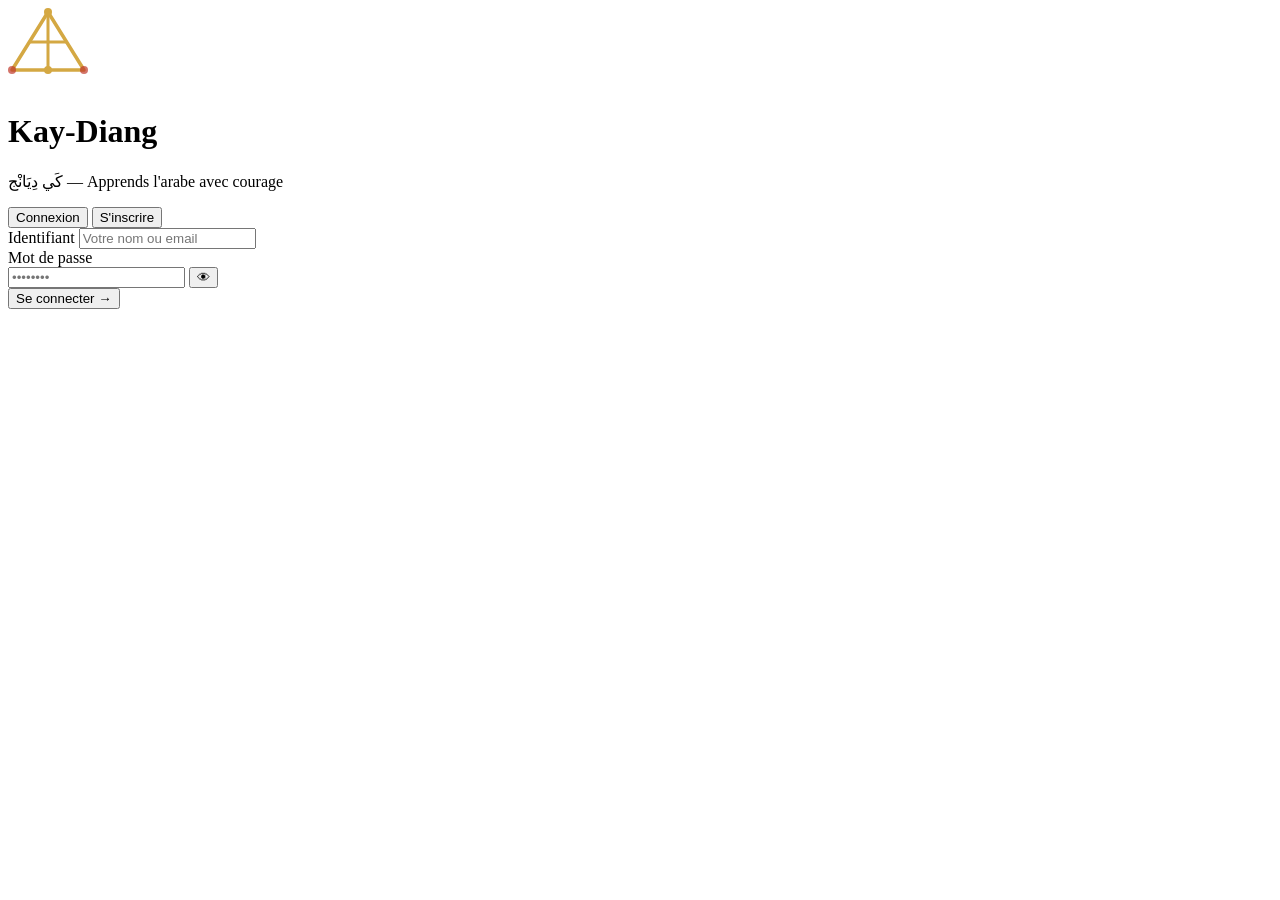
==== index.html @ 1b1529d1 "index" ====
<!DOCTYPE html>
<html lang="fr" data-theme="light">
<head>
<meta charset="UTF-8">
<meta name="viewport" content="width=device-width, initial-scale=1.0">
<title>Kay-Diang — Apprends l'Arabe</title>
<link rel="preconnect" href="https://fonts.googleapis.com">
<link href="https://fonts.googleapis.com/css2?family=Amiri:ital,wght@0,400;0,700;1,400&family=Outfit:wght@300;400;500;600;700;800&display=swap" rel="stylesheet">
<link rel="stylesheet" href="css/main.css">
<style>[hidden] { display: none !important; }</style>
</head>
<body>

<div class="stars-bg" id="starsBg"></div>

<div class="auth-page" id="authPage">
  <div class="auth-logo-zone">
    <div class="logo-emblem">
      <svg width="80" height="80" viewBox="0 0 80 80" fill="none">
        <polygon points="40,4 76,62 4,62" stroke="#D4A843" stroke-width="3.5" fill="none" stroke-linejoin="round"/>
        <line x1="40" y1="4" x2="40" y2="62" stroke="#D4A843" stroke-width="3" stroke-linecap="round"/>
        <line x1="22" y1="34" x2="58" y2="34" stroke="#D4A843" stroke-width="3" stroke-linecap="round"/>
        <circle cx="40" cy="4"  r="4" fill="#D4A843"/>
        <circle cx="40" cy="62" r="4" fill="#D4A843"/>
        <circle cx="4"  cy="62" r="4" fill="#C0392B" opacity=".7"/>
        <circle cx="76" cy="62" r="4" fill="#C0392B" opacity=".7"/>
      </svg>
    </div>
    <h1 class="site-name">Kay-Diang</h1>
    <p class="site-tagline">كَي دِيَانْج — Apprends l'arabe avec courage</p>
  </div>

  <div class="auth-card" id="authCard">
    <div class="auth-tabs">
      <button class="auth-tab active" id="tabLogin" onclick="switchTab('login')">Connexion</button>
      <button class="auth-tab" id="tabRegister" onclick="switchTab('register')">S'inscrire</button>
    </div>

    <div id="formLogin">
      <div class="field-wrap">
        <label>Identifiant</label>
        <input type="text" id="loginUser" placeholder="Votre nom ou email">
      </div>
      <div class="field-wrap">
        <label>Mot de passe</label>
        <div class="pw-wrap">
          <input type="password" id="loginPw" placeholder="••••••••">
          <button class="pw-eye" onclick="togglePw('loginPw',this)">👁</button>
        </div>
      </div>
      <div class="auth-error" id="loginError"></div>
      <button class="btn-auth" onclick="login()">Se connecter →</button>
    </div>

    <div id="formRegister" hidden>
      <div class="field-wrap">
        <label>Prénom</label>
        <input type="text" id="regName" placeholder="Votre prénom">
      </div>
      <div class="field-wrap">
        <label>Nom d'utilisateur</label>
        <input type="text" id="regUser" placeholder="Unique, sans espaces">
      </div>
      <div class="field-wrap">
        <label>Email</label>
        <input type="email" id="regEmail" placeholder="votre@email.com">
      </div>
      <div class="field-wrap">
        <label>Mot de passe</label>
        <div class="pw-wrap">
          <input type="password" id="regPw" placeholder="Min. 6 caractères">
          <button class="pw-eye" onclick="togglePw('regPw',this)">👁</button>
        </div>
      </div>
      <div class="strength-bar"><div id="strengthFill"></div></div>
      <div class="auth-error" id="regError"></div>
      <button class="btn-auth" onclick="register()">Créer mon compte →</button>
    </div>
  </div>
</div>

<div class="app" id="appPage" hidden>

  <nav class="navbar">
    <div class="nav-brand">
      <svg width="28" height="28" viewBox="0 0 80 80" fill="none">
        <polygon points="40,4 76,62 4,62" stroke="#D4A843" stroke-width="4" fill="none" stroke-linejoin="round"/>
        <line x1="40" y1="4" x2="40" y2="62" stroke="#D4A843" stroke-width="3.5" stroke-linecap="round"/>
        <line x1="22" y1="34" x2="58" y2="34" stroke="#D4A843" stroke-width="3.5" stroke-linecap="round"/>
      </svg>
      <span>Kay-Diang</span>
    </div>
    <div class="nav-links" id="navLinks">
      <a href="#" class="nav-link active" onclick="showSection('dashboard')">🏠 Accueil</a>
      <a href="#" class="nav-link" onclick="showSection('lessons')">📖 Leçons</a>
      <a href="#" class="nav-link" onclick="showSection('vocabulary')">📝 Vocabulaire</a>
      <a href="#" class="nav-link" onclick="showSection('grammar')">⚖️ Grammaire</a>
      <a href="#" class="nav-link" onclick="showSection('hadith')">🌙 Hadiths</a>
      <a href="#" class="nav-link" onclick="showSection('tests')">🎯 Tests</a>
      <a href="#" class="nav-link admin-link" id="adminNavLink" onclick="showSection('admin')" style="display:none">⚙️ Admin</a>
    </div>
    <div class="nav-right">
      <button class="btn-theme" onclick="toggleTheme()" title="Changer le thème">☀️</button>
      <div class="nav-avatar" id="navAvatar" onclick="toggleUserMenu()">
        <span id="avatarInitial">?</span>
        <div class="user-menu" id="userMenu" hidden>
          <div class="um-name" id="umName"></div>
          <div class="um-level" id="umLevel"></div>
          <hr>
          <button onclick="showSection('profile')">Mon profil</button>
          <button onclick="logout()">Déconnexion</button>
        </div>
      </div>
    </div>
  </nav>

  <main class="main-content">

    <!-- ── DASHBOARD ───────────────────────────────────────────────── -->
    <section id="sec-dashboard" class="section active">
      <div class="dashboard-hero">
        <div class="dh-text">
          <h2 id="welcomeMsg">أَهْلاً وَسَهْلاً</h2>
          <p class="dh-sub">Bienvenue sur Kay-Diang. Que veux-tu apprendre aujourd'hui ?</p>
        </div>
        <div class="dh-arabic">بِسْمِ اللهِ</div>
      </div>

      <div class="progress-overview">
        <div class="prog-card">
          <div class="prog-label">Niveau actuel</div>
          <div class="prog-value" id="dashLevel">Débutant</div>
          <div class="prog-bar"><div class="prog-fill" id="dashProgBar" style="width:0%"></div></div>
          <div class="prog-xp" id="dashXP">0 / 100 XP</div>
        </div>
        <div class="prog-card">
          <div class="prog-label">Leçons complétées</div>
          <div class="prog-value" id="dashLessons">0</div>
          <div class="prog-icon">📖</div>
        </div>
        <div class="prog-card">
          <div class="prog-label">Mots appris</div>
          <div class="prog-value" id="dashWords">0</div>
          <div class="prog-icon">📝</div>
        </div>
        <div class="prog-card">
          <div class="prog-label">Score moyen</div>
          <div class="prog-value" id="dashScore">—</div>
          <div class="prog-icon">🎯</div>
        </div>
      </div>

      <h3 class="sec-title">Continuer l'apprentissage</h3>
      <div class="lesson-grid" id="quickLessons"></div>

      <div class="hadith-widget" id="dashHadith">
        <div class="hw-badge">🌙 Hadith du Jour</div>
        <div class="hw-arabic" id="hwArabic"></div>
        <div class="hw-text" id="hwText"></div>
        <div class="hw-source" id="hwSource"></div>
      </div>
    </section>

    <!-- ── LEÇONS ──────────────────────────────────────────────────── -->
    <section id="sec-lessons" class="section">
      <div class="sec-header">
        <h2>📖 Toutes les Leçons</h2>
        <p>Du niveau débutant jusqu'à expert — progressez à votre rythme</p>
      </div>

      <div class="level-tabs">
        <button class="lvl-tab active" onclick="filterLessons('all')">Tout</button>
        <button class="lvl-tab" onclick="filterLessons('debutant')">🌱 Débutant</button>
        <button class="lvl-tab" onclick="filterLessons('elementaire')">📗 Élémentaire</button>
        <button class="lvl-tab" onclick="filterLessons('intermediaire')">📘 Intermédiaire</button>
        <button class="lvl-tab" onclick="filterLessons('avance')">📙 Avancé</button>
        <button class="lvl-tab" onclick="filterLessons('expert')">⭐ Expert</button>
      </div>

      <div class="lesson-grid full-grid" id="allLessonsGrid"></div>
    </section>

    <!-- ── VOCABULAIRE ─────────────────────────────────────────────── -->
    <section id="sec-vocabulary" class="section">
      <div class="sec-header">
        <h2>📝 Vocabulaire Arabe</h2>
        <p>Apprenez les mots essentiels avec traduction et prononciation</p>
      </div>

      <div class="vocab-search-bar">
        <input type="text" id="vocabSearch" placeholder="🔍 Rechercher un mot..." oninput="filterVocab()">
        <select id="vocabCat" onchange="filterVocab()">
          <option value="">Toutes catégories</option>
          <option>Salutations</option>
          <option>Famille</option>
          <option>Corps</option>
          <option>Nourriture</option>
          <option>Religion</option>
          <option>Couleurs</option>
          <option>Chiffres</option>
          <option>Nature</option>
          <option>Verbes</option>
          <option>Adjectifs</option>
        </select>
      </div>

      <div class="vocab-grid" id="vocabGrid"></div>
    </section>

    <!-- ── GRAMMAIRE ───────────────────────────────────────────────── -->
    <section id="sec-grammar" class="section">
      <div class="sec-header">
        <h2>⚖️ Grammaire Arabe</h2>
        <p>Maîtrisez la structure de la langue arabe</p>
      </div>
      <div class="grammar-grid" id="grammarGrid"></div>
    </section>

    <!-- ── HADITHS ─────────────────────────────────────────────────── -->
    <section id="sec-hadith" class="section">
      <div class="sec-header">
        <h2>🌙 Hadiths & Histoire de la Langue</h2>
        <p>Sagesse des Compagnons sur la langue arabe et son apprentissage</p>
      </div>
      <div class="hadith-list" id="hadithList"></div>
    </section>

    <!-- ── TESTS ───────────────────────────────────────────────────── -->
    <section id="sec-tests" class="section">
      <div class="sec-header">
        <h2>🎯 Tests & Évaluations</h2>
        <p>Testez vos connaissances et validez votre niveau</p>
      </div>

      <div id="testMenu" class="test-menu">
        <div class="test-level-cards" id="testLevelCards"></div>
      </div>

      <div id="testRunner" hidden>
        <div class="test-header-bar">
          <div class="test-info">
            <span id="testTitle">Test</span>
            <span class="test-q-count" id="testQCount"></span>
          </div>
          <div class="test-timer" id="testTimer">⏱ 00:00</div>
        </div>
        <div class="test-progress-bar"><div id="testProgFill"></div></div>
        <div class="question-card" id="questionCard"></div>
        <div class="test-nav">
          <button class="btn-test-nav" id="btnNext" onclick="nextQuestion()">Suivant →</button>
        </div>
      </div>

      <div id="testResult" hidden>
        <div class="result-card" id="resultCard"></div>
      </div>
    </section>

    <!-- ── PROFIL ──────────────────────────────────────────────────── -->
    <section id="sec-profile" class="section">
      <div class="profile-card" id="profileCard"></div>
    </section>

    <!-- ── LEÇON ACTIVE ────────────────────────────────────────────── -->
    <section id="sec-lesson-view" class="section">
      <div id="lessonView"></div>
    </section>

    <!-- ── ADMIN ───────────────────────────────────────────────────── -->
    <section id="sec-admin" class="section">
      <div class="sec-header">
        <h2>⚙️ Panneau Administrateur</h2>
        <p>Gestion des utilisateurs et de la plateforme</p>
      </div>
      <div class="admin-tabs">
        <button class="adm-tab active" onclick="adminTab('users')">👥 Utilisateurs</button>
        <button class="adm-tab" onclick="adminTab('stats')">📊 Statistiques</button>
      </div>
      <div id="adminUsers">
        <table class="admin-table" id="adminTable">
          <thead>
            <tr>
              <th>Nom</th><th>Username</th><th>Email</th>
              <th>Niveau</th><th>XP</th><th>Inscrit le</th><th>Actions</th>
            </tr>
          </thead>
          <tbody id="adminTbody"></tbody>
        </table>
      </div>
      <div id="adminStats" hidden>
        <div class="stats-grid" id="statsGrid"></div>
      </div>
    </section>

  </main>
</div>

<div class="overlay" id="lessonModal" hidden>
  <div class="modal-card" id="modalContent"></div>
</div>

<div class="toast-zone" id="toastZone"></div>

<script src="js/data.js"></script>
<script src="js/auth.js"></script>
<script src="js/app.js"></script>
<script src="js/lessons.js"></script>
<script src="js/tests.js"></script>
<script src="js/admin.js"></script>
</body>
</html>
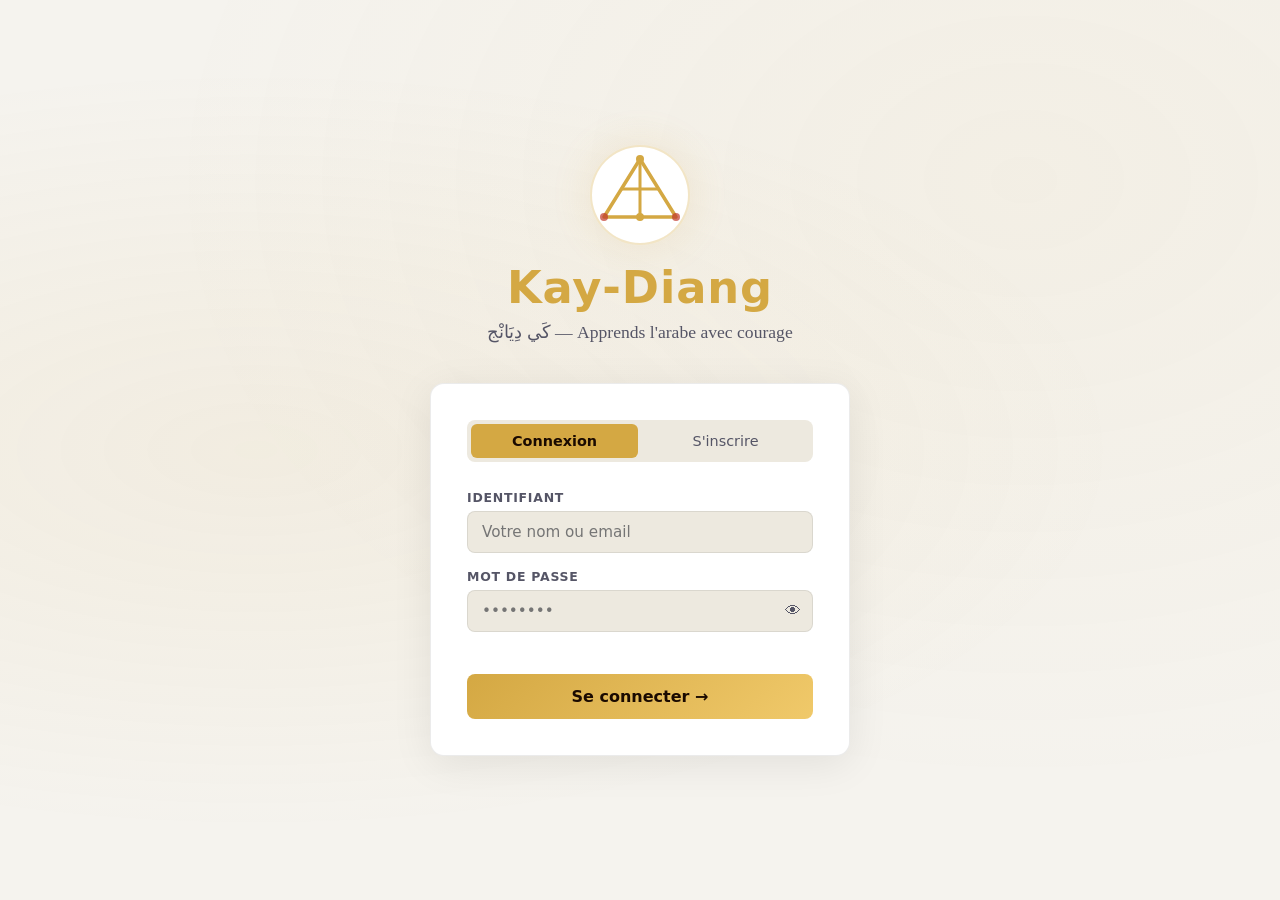
==== commit 1da5106d: ":::" ====
--- a/index.html
+++ b/index.html
@@ -7,6 +7,7 @@
 <link rel="preconnect" href="https://fonts.googleapis.com">
 <link href="https://fonts.googleapis.com/css2?family=Amiri:ital,wght@0,400;0,700;1,400&family=Outfit:wght@300;400;500;600;700;800&display=swap" rel="stylesheet">
 <link rel="stylesheet" href="css/main.css">
+<link rel="stylesheet" href="kay-diang/css/main.css">
 <style>[hidden] { display: none !important; }</style>
 </head>
 <body>
@@ -301,11 +302,11 @@
 
 <div class="toast-zone" id="toastZone"></div>
 
-<script src="js/data.js"></script>
-<script src="js/auth.js"></script>
-<script src="js/app.js"></script>
-<script src="js/lessons.js"></script>
-<script src="js/tests.js"></script>
-<script src="js/admin.js"></script>
+<script src="kay-diang/js/admin.js"></script>
+<script src="kay-diang/js/auth.js"></script>
+<script src="kay-diang/js/app.js"></script>
+<script src="kay-diang/js/tests.js"></script>
+<script src="kay-diang/js/lessons.js"></script>
+<script src="kay-diang/admin.js"></script>
 </body>
 </html>
--- a/kay-diang/css/main.css
+++ b/kay-diang/css/main.css
@@ -0,0 +1,532 @@
+:root {
+  --bg: #0D1117;
+  --bg2: #161B22;
+  --bg3: #21262D;
+  --card: #1C2128;
+  --border: rgba(255,255,255,.08);
+  --gold: #D4A843;
+  --gold2: #F0C96A;
+  --red: #C0392B;
+  --text: #E6EDF3;
+  --text2: #8B949E;
+  --text3: #6E7681;
+  --green: #3FB950;
+  --blue: #388BFD;
+  --purple: #9E6CF3;
+  --r: 14px;
+  --r-sm: 8px;
+  --shadow: 0 8px 40px rgba(0,0,0,.4);
+  --tr: .25s cubic-bezier(.4,0,.2,1);
+  --f-arabic: 'Amiri', serif;
+  --f-body: 'Outfit', system-ui, sans-serif;
+}
+
+[data-theme="light"] {
+  --bg: #F5F3EE;
+  --bg2: #FFFEF9;
+  --bg3: #EDE9DF;
+  --card: #FFFFFF;
+  --border: rgba(0,0,0,.08);
+  --text: #1A1A2E;
+  --text2: #555566;
+  --text3: #888899;
+  --shadow: 0 8px 40px rgba(0,0,0,.08);
+}
+
+*,*::before,*::after { box-sizing:border-box; margin:0; padding:0; }
+html { font-size:16px; scroll-behavior:smooth; }
+body {
+  font-family: var(--f-body);
+  background: var(--bg);
+  color: var(--text);
+  min-height: 100vh;
+  transition: background var(--tr), color var(--tr);
+}
+
+.stars-bg {
+  position: fixed; inset: 0; z-index: 0;
+  pointer-events: none;
+  background: radial-gradient(ellipse at 20% 50%, rgba(212,168,67,.04) 0%, transparent 60%),
+              radial-gradient(ellipse at 80% 20%, rgba(192,57,43,.03) 0%, transparent 60%);
+}
+[data-theme="light"] .stars-bg {
+  background: radial-gradient(ellipse at 20% 50%, rgba(212,168,67,.08) 0%, transparent 60%),
+              radial-gradient(ellipse at 80% 20%, rgba(212,168,67,.05) 0%, transparent 60%);
+}
+
+/* ── AUTH ─────────────────────────────────────────────────────── */
+.auth-page {
+  min-height: 100vh;
+  display: flex; flex-direction: column;
+  align-items: center; justify-content: center;
+  padding: 24px; position: relative; z-index: 1;
+}
+.auth-logo-zone { text-align: center; margin-bottom: 40px; }
+.logo-emblem {
+  display: flex; align-items: center; justify-content: center;
+  width: 100px; height: 100px; margin: 0 auto 16px;
+  background: var(--card); border: 2px solid rgba(212,168,67,.3);
+  border-radius: 50%; box-shadow: 0 0 40px rgba(212,168,67,.15);
+}
+.site-name {
+  font-family: var(--f-body); font-size: 2.8rem;
+  font-weight: 800; color: var(--gold);
+  letter-spacing: .02em; margin-bottom: 8px;
+}
+.site-tagline {
+  font-size: .95rem; color: var(--text2);
+  font-family: var(--f-arabic); font-size: 1.1rem;
+}
+.auth-card {
+  background: var(--card); border: 1px solid var(--border);
+  border-radius: var(--r); padding: 36px;
+  width: 100%; max-width: 420px; box-shadow: var(--shadow);
+}
+.auth-tabs {
+  display: flex; gap: 4px;
+  background: var(--bg3); border-radius: var(--r-sm);
+  padding: 4px; margin-bottom: 28px;
+}
+.auth-tab {
+  flex: 1; padding: 9px; background: none;
+  border: none; border-radius: 6px; cursor: pointer;
+  font-family: var(--f-body); font-size: .9rem;
+  font-weight: 500; color: var(--text2);
+  transition: var(--tr);
+}
+.auth-tab.active {
+  background: var(--gold); color: #1A0A00; font-weight: 700;
+}
+.field-wrap { margin-bottom: 16px; }
+.field-wrap label {
+  display: block; font-size: .78rem; font-weight: 600;
+  color: var(--text2); text-transform: uppercase;
+  letter-spacing: .06em; margin-bottom: 6px;
+}
+.field-wrap input, .field-wrap select {
+  width: 100%; padding: 11px 14px;
+  background: var(--bg3); border: 1.5px solid var(--border);
+  border-radius: var(--r-sm); color: var(--text);
+  font-family: var(--f-body); font-size: .95rem;
+  transition: var(--tr); outline: none;
+}
+.field-wrap input:focus {
+  border-color: var(--gold); background: var(--bg2);
+  box-shadow: 0 0 0 3px rgba(212,168,67,.12);
+}
+.pw-wrap { position: relative; }
+.pw-wrap input { padding-right: 44px; }
+.pw-eye {
+  position: absolute; right: 12px; top: 50%;
+  transform: translateY(-50%);
+  background: none; border: none; cursor: pointer;
+  font-size: 1rem; color: var(--text2);
+}
+.strength-bar {
+  height: 3px; background: var(--bg3);
+  border-radius: 2px; margin: -8px 0 16px; overflow: hidden;
+}
+.strength-bar div {
+  height: 100%; width: 0%;
+  background: var(--green);
+  transition: width .3s, background .3s;
+  border-radius: 2px;
+}
+.auth-error {
+  font-size: .82rem; color: #FF6B6B;
+  min-height: 18px; margin-bottom: 8px;
+}
+.btn-auth {
+  width: 100%; padding: 13px;
+  background: linear-gradient(135deg, var(--gold), var(--gold2));
+  color: #1A0A00; font-family: var(--f-body);
+  font-size: 1rem; font-weight: 700; border: none;
+  border-radius: var(--r-sm); cursor: pointer;
+  transition: var(--tr);
+}
+.btn-auth:hover { transform: translateY(-1px); box-shadow: 0 6px 24px rgba(212,168,67,.3); }
+
+/* ── NAVBAR ──────────────────────────────────────────────────────── */
+.navbar {
+  position: sticky; top: 0; z-index: 200;
+  display: flex; align-items: center; gap: 16px;
+  padding: 12px 24px;
+  background: var(--card);
+  border-bottom: 1px solid var(--border);
+  backdrop-filter: blur(16px);
+}
+.nav-brand {
+  display: flex; align-items: center; gap: 10px;
+  font-size: 1.1rem; font-weight: 800; color: var(--gold);
+  text-decoration: none; white-space: nowrap;
+}
+.nav-links {
+  display: flex; gap: 4px; flex: 1; flex-wrap: wrap;
+}
+.nav-link {
+  padding: 7px 12px; border-radius: 8px;
+  text-decoration: none; color: var(--text2);
+  font-size: .85rem; font-weight: 500;
+  transition: var(--tr); white-space: nowrap;
+}
+.nav-link:hover, .nav-link.active {
+  background: rgba(212,168,67,.12); color: var(--gold);
+}
+.nav-right { display: flex; align-items: center; gap: 10px; margin-left: auto; }
+.btn-theme {
+  width: 36px; height: 36px; background: var(--bg3);
+  border: 1px solid var(--border); border-radius: 8px;
+  cursor: pointer; font-size: 1rem; transition: var(--tr);
+}
+.btn-theme:hover { border-color: var(--gold); }
+.nav-avatar {
+  width: 36px; height: 36px;
+  background: linear-gradient(135deg, var(--gold), var(--red));
+  border-radius: 50%; display: flex; align-items: center;
+  justify-content: center; font-weight: 700; font-size: .9rem;
+  color: white; cursor: pointer; position: relative;
+}
+.user-menu {
+  position: absolute; top: 44px; right: 0;
+  background: var(--card); border: 1px solid var(--border);
+  border-radius: var(--r-sm); padding: 12px;
+  min-width: 180px; box-shadow: var(--shadow); z-index: 300;
+}
+.user-menu button {
+  display: block; width: 100%; text-align: left;
+  padding: 8px 10px; background: none; border: none;
+  color: var(--text); font-family: var(--f-body);
+  font-size: .88rem; cursor: pointer; border-radius: 6px;
+  transition: var(--tr);
+}
+.user-menu button:hover { background: var(--bg3); }
+.um-name { font-weight: 700; color: var(--text); padding: 4px 10px 2px; }
+.um-level { font-size: .78rem; color: var(--gold); padding: 0 10px 8px; }
+.user-menu hr { border-color: var(--border); margin: 6px 0; }
+
+/* ── MAIN ──────────────────────────────────────────────────────── */
+.main-content { max-width: 1100px; margin: 0 auto; padding: 32px 20px; }
+.section { display: none; animation: fadeUp .35s ease; }
+.section.active { display: block; }
+@keyframes fadeUp {
+  from { opacity:0; transform:translateY(12px); }
+  to { opacity:1; transform:none; }
+}
+
+/* ── DASHBOARD ─────────────────────────────────────────────────── */
+.dashboard-hero {
+  display: flex; align-items: center; justify-content: space-between;
+  background: var(--card); border: 1px solid var(--border);
+  border-radius: var(--r); padding: 36px 40px;
+  margin-bottom: 28px; overflow: hidden;
+  position: relative;
+}
+.dashboard-hero::before {
+  content: '';
+  position: absolute; inset: 0;
+  background: linear-gradient(135deg, rgba(212,168,67,.06) 0%, transparent 60%);
+}
+.dh-text h2 {
+  font-family: var(--f-arabic); font-size: 2rem;
+  color: var(--gold); margin-bottom: 8px; direction: rtl;
+}
+.dh-sub { color: var(--text2); font-size: .95rem; line-height: 1.6; }
+.dh-arabic {
+  font-family: var(--f-arabic); font-size: 4.5rem;
+  color: rgba(212,168,67,.15); font-weight: 700;
+  direction: rtl; user-select: none;
+}
+.progress-overview {
+  display: grid; grid-template-columns: 2fr 1fr 1fr 1fr;
+  gap: 16px; margin-bottom: 36px;
+}
+.prog-card {
+  background: var(--card); border: 1px solid var(--border);
+  border-radius: var(--r); padding: 20px; position: relative;
+}
+.prog-label { font-size: .75rem; font-weight: 600; color: var(--text2); text-transform: uppercase; letter-spacing: .06em; margin-bottom: 8px; }
+.prog-value { font-size: 1.6rem; font-weight: 800; color: var(--gold); margin-bottom: 10px; }
+.prog-bar { height: 5px; background: var(--bg3); border-radius: 3px; overflow: hidden; margin-bottom: 8px; }
+.prog-fill { height: 100%; background: linear-gradient(90deg, var(--gold), var(--gold2)); border-radius: 3px; transition: width .6s ease; }
+.prog-xp { font-size: .78rem; color: var(--text2); }
+.prog-icon { position: absolute; top: 20px; right: 20px; font-size: 2rem; opacity: .4; }
+
+/* ── LEÇONS ──────────────────────────────────────────────────────── */
+.sec-header { margin-bottom: 28px; }
+.sec-header h2 { font-size: 1.6rem; font-weight: 800; margin-bottom: 6px; }
+.sec-header p { color: var(--text2); font-size: .9rem; }
+.sec-title { font-size: 1.1rem; font-weight: 700; margin: 0 0 16px; color: var(--text2); }
+
+.lesson-grid {
+  display: grid; grid-template-columns: repeat(auto-fill, minmax(260px, 1fr));
+  gap: 16px; margin-bottom: 32px;
+}
+.lesson-grid.full-grid { grid-template-columns: repeat(auto-fill, minmax(240px, 1fr)); }
+
+.lesson-card {
+  background: var(--card); border: 1px solid var(--border);
+  border-radius: var(--r); padding: 22px; cursor: pointer;
+  transition: var(--tr); position: relative; overflow: hidden;
+}
+.lesson-card::before {
+  content: ''; position: absolute; top: 0; left: 0;
+  right: 0; height: 3px; background: var(--lc-color, var(--gold));
+}
+.lesson-card:hover { border-color: var(--gold); transform: translateY(-2px); box-shadow: var(--shadow); }
+.lc-level { font-size: .72rem; font-weight: 700; text-transform: uppercase; letter-spacing: .08em; color: var(--lc-color, var(--gold)); margin-bottom: 10px; }
+.lc-title { font-size: 1rem; font-weight: 700; margin-bottom: 6px; }
+.lc-desc { font-size: .82rem; color: var(--text2); line-height: 1.5; margin-bottom: 14px; }
+.lc-arabic { font-family: var(--f-arabic); font-size: 1.6rem; color: var(--text3); direction: rtl; text-align: right; margin-bottom: 12px; }
+.lc-footer { display: flex; align-items: center; justify-content: space-between; }
+.lc-done { font-size: .78rem; color: var(--green); font-weight: 600; }
+.lc-xp { font-size: .78rem; background: rgba(212,168,67,.12); color: var(--gold); padding: 3px 9px; border-radius: 20px; font-weight: 600; }
+
+.level-tabs { display: flex; gap: 8px; flex-wrap: wrap; margin-bottom: 24px; }
+.lvl-tab {
+  padding: 8px 16px; background: var(--bg3); border: 1px solid var(--border);
+  border-radius: 20px; cursor: pointer; font-family: var(--f-body);
+  font-size: .85rem; font-weight: 500; color: var(--text2); transition: var(--tr);
+}
+.lvl-tab.active, .lvl-tab:hover { background: var(--gold); color: #1A0A00; border-color: var(--gold); font-weight: 700; }
+
+/* ── VOCABULAIRE ─────────────────────────────────────────────────── */
+.vocab-search-bar {
+  display: flex; gap: 12px; margin-bottom: 24px;
+}
+.vocab-search-bar input {
+  flex: 1; padding: 11px 16px;
+  background: var(--card); border: 1px solid var(--border);
+  border-radius: var(--r-sm); color: var(--text);
+  font-family: var(--f-body); font-size: .95rem; outline: none;
+  transition: var(--tr);
+}
+.vocab-search-bar input:focus { border-color: var(--gold); }
+.vocab-search-bar select {
+  padding: 11px 14px;
+  background: var(--card); border: 1px solid var(--border);
+  border-radius: var(--r-sm); color: var(--text);
+  font-family: var(--f-body); font-size: .88rem; outline: none;
+}
+.vocab-grid {
+  display: grid; grid-template-columns: repeat(auto-fill, minmax(200px, 1fr));
+  gap: 14px;
+}
+.vocab-card {
+  background: var(--card); border: 1px solid var(--border);
+  border-radius: var(--r-sm); padding: 18px;
+  cursor: pointer; transition: var(--tr); text-align: center;
+}
+.vocab-card:hover { border-color: var(--gold); box-shadow: 0 4px 20px rgba(212,168,67,.1); }
+.vc-arabic { font-family: var(--f-arabic); font-size: 2rem; color: var(--gold); direction: rtl; margin-bottom: 4px; }
+.vc-transliteration { font-size: .78rem; color: var(--text2); margin-bottom: 6px; font-style: italic; }
+.vc-french { font-size: .92rem; font-weight: 600; color: var(--text); margin-bottom: 8px; }
+.vc-cat { font-size: .7rem; background: var(--bg3); color: var(--text3); padding: 2px 8px; border-radius: 10px; }
+.vc-audio { display: block; margin: 8px auto 0; background: none; border: 1px solid var(--border); border-radius: 6px; padding: 4px 10px; cursor: pointer; color: var(--text2); font-size: .78rem; transition: var(--tr); }
+.vc-audio:hover { border-color: var(--gold); color: var(--gold); }
+
+/* ── GRAMMAIRE ───────────────────────────────────────────────────── */
+.grammar-grid {
+  display: grid; grid-template-columns: repeat(auto-fill, minmax(320px, 1fr));
+  gap: 20px;
+}
+.grammar-card {
+  background: var(--card); border: 1px solid var(--border);
+  border-radius: var(--r); padding: 24px; transition: var(--tr);
+}
+.grammar-card:hover { border-color: rgba(212,168,67,.3); }
+.gc-title { font-size: 1.05rem; font-weight: 700; margin-bottom: 8px; color: var(--gold); }
+.gc-desc { font-size: .88rem; color: var(--text2); line-height: 1.6; margin-bottom: 16px; }
+.gc-example {
+  background: var(--bg3); border-radius: var(--r-sm); padding: 14px;
+  border-right: 3px solid var(--gold);
+}
+.gc-ar { font-family: var(--f-arabic); font-size: 1.4rem; direction: rtl; text-align: right; color: var(--text); margin-bottom: 4px; }
+.gc-fr { font-size: .85rem; color: var(--text2); }
+
+/* ── HADITHS ─────────────────────────────────────────────────────── */
+.hadith-widget {
+  background: var(--card); border: 1px solid var(--border);
+  border-left: 4px solid var(--gold);
+  border-radius: var(--r); padding: 28px; margin-top: 32px;
+}
+.hw-badge { font-size: .78rem; font-weight: 700; color: var(--gold); text-transform: uppercase; letter-spacing: .1em; margin-bottom: 16px; }
+.hw-arabic { font-family: var(--f-arabic); font-size: 1.6rem; direction: rtl; text-align: right; line-height: 2; color: var(--text); margin-bottom: 14px; }
+.hw-text { font-size: .92rem; color: var(--text2); line-height: 1.7; margin-bottom: 10px; }
+.hw-source { font-size: .78rem; color: var(--text3); font-style: italic; }
+
+.hadith-list { display: flex; flex-direction: column; gap: 20px; }
+.hadith-item {
+  background: var(--card); border: 1px solid var(--border);
+  border-left: 4px solid var(--gold); border-radius: var(--r);
+  padding: 28px;
+}
+.hi-narrator { font-size: .82rem; font-weight: 700; color: var(--purple); text-transform: uppercase; letter-spacing: .06em; margin-bottom: 12px; }
+.hi-arabic { font-family: var(--f-arabic); font-size: 1.4rem; direction: rtl; text-align: right; line-height: 2; color: var(--text); margin-bottom: 12px; }
+.hi-french { font-size: .9rem; color: var(--text2); line-height: 1.7; margin-bottom: 10px; }
+.hi-lesson { font-size: .82rem; color: var(--gold); font-weight: 600; }
+.hi-source { font-size: .75rem; color: var(--text3); font-style: italic; margin-top: 6px; }
+
+/* ── TESTS ──────────────────────────────────────────────────────── */
+.test-level-cards {
+  display: grid; grid-template-columns: repeat(auto-fill, minmax(240px, 1fr));
+  gap: 16px; margin-bottom: 28px;
+}
+.test-level-card {
+  background: var(--card); border: 1px solid var(--border);
+  border-radius: var(--r); padding: 24px; cursor: pointer;
+  transition: var(--tr); text-align: center;
+}
+.test-level-card:hover { border-color: var(--gold); transform: translateY(-2px); }
+.tlc-icon { font-size: 2.5rem; margin-bottom: 12px; }
+.tlc-title { font-size: 1rem; font-weight: 700; margin-bottom: 6px; }
+.tlc-desc { font-size: .82rem; color: var(--text2); line-height: 1.5; margin-bottom: 12px; }
+.tlc-locked { opacity: .4; filter: grayscale(1); cursor: not-allowed; }
+.tlc-badge { font-size: .72rem; padding: 3px 10px; border-radius: 12px; background: var(--bg3); color: var(--text2); }
+
+.test-header-bar {
+  display: flex; justify-content: space-between; align-items: center;
+  margin-bottom: 12px;
+}
+.test-info { display: flex; align-items: center; gap: 12px; }
+.test-info span { font-weight: 600; }
+.test-q-count { font-size: .82rem; color: var(--text2); background: var(--bg3); padding: 3px 10px; border-radius: 12px; }
+.test-timer { font-size: .9rem; color: var(--gold); font-weight: 600; background: rgba(212,168,67,.1); padding: 6px 14px; border-radius: 20px; }
+.test-progress-bar { height: 4px; background: var(--bg3); border-radius: 2px; margin-bottom: 24px; overflow: hidden; }
+.test-progress-bar div { height: 100%; background: var(--gold); border-radius: 2px; transition: width .4s; }
+
+.question-card {
+  background: var(--card); border: 1px solid var(--border);
+  border-radius: var(--r); padding: 32px; margin-bottom: 20px;
+}
+.qc-question { font-size: 1.2rem; font-weight: 600; margin-bottom: 8px; }
+.qc-arabic { font-family: var(--f-arabic); font-size: 2rem; direction: rtl; text-align: right; color: var(--gold); margin-bottom: 24px; }
+.qc-options { display: grid; grid-template-columns: 1fr 1fr; gap: 12px; }
+.qc-option {
+  padding: 14px 18px; background: var(--bg3);
+  border: 2px solid var(--border); border-radius: var(--r-sm);
+  cursor: pointer; font-family: var(--f-body); font-size: .95rem;
+  color: var(--text); transition: var(--tr); text-align: left;
+}
+.qc-option:hover { border-color: var(--gold); background: rgba(212,168,67,.06); }
+.qc-option.correct { border-color: var(--green); background: rgba(63,185,80,.1); color: var(--green); }
+.qc-option.wrong { border-color: var(--red); background: rgba(192,57,43,.1); color: #FF6B6B; }
+.qc-option.disabled { pointer-events: none; }
+.qc-feedback { margin-top: 16px; font-size: .88rem; line-height: 1.6; padding: 12px 16px; border-radius: var(--r-sm); }
+.qc-feedback.ok { background: rgba(63,185,80,.1); color: var(--green); }
+.qc-feedback.ko { background: rgba(192,57,43,.1); color: #FF6B6B; }
+
+.test-nav { text-align: right; }
+.btn-test-nav {
+  padding: 11px 28px; background: var(--gold); color: #1A0A00;
+  border: none; border-radius: var(--r-sm); font-family: var(--f-body);
+  font-size: .95rem; font-weight: 700; cursor: pointer; transition: var(--tr);
+}
+.btn-test-nav:hover { transform: translateY(-1px); box-shadow: 0 4px 16px rgba(212,168,67,.3); }
+
+.result-card {
+  background: var(--card); border: 1px solid var(--border);
+  border-radius: var(--r); padding: 48px; text-align: center;
+}
+.rc-emoji { font-size: 4rem; margin-bottom: 16px; }
+.rc-score { font-size: 3rem; font-weight: 800; color: var(--gold); margin-bottom: 8px; }
+.rc-msg { font-size: 1.1rem; color: var(--text2); margin-bottom: 24px; }
+.rc-actions { display: flex; gap: 12px; justify-content: center; flex-wrap: wrap; }
+.btn-rc { padding: 11px 24px; border-radius: var(--r-sm); font-family: var(--f-body); font-size: .9rem; font-weight: 600; cursor: pointer; transition: var(--tr); border: 1px solid var(--border); background: var(--bg3); color: var(--text); }
+.btn-rc.primary { background: var(--gold); color: #1A0A00; border-color: var(--gold); }
+.btn-rc:hover { transform: translateY(-1px); }
+
+/* ── PROFIL ──────────────────────────────────────────────────────── */
+.profile-card {
+  background: var(--card); border: 1px solid var(--border);
+  border-radius: var(--r); padding: 40px;
+}
+.pc-header { display: flex; align-items: center; gap: 24px; margin-bottom: 36px; padding-bottom: 28px; border-bottom: 1px solid var(--border); }
+.pc-avatar { width: 80px; height: 80px; background: linear-gradient(135deg, var(--gold), var(--red)); border-radius: 50%; display: flex; align-items: center; justify-content: center; font-size: 2rem; font-weight: 700; color: white; flex-shrink: 0; }
+.pc-name { font-size: 1.5rem; font-weight: 800; margin-bottom: 4px; }
+.pc-username { color: var(--text2); font-size: .88rem; margin-bottom: 8px; }
+.pc-level-badge { display: inline-block; padding: 4px 14px; background: rgba(212,168,67,.12); color: var(--gold); border-radius: 20px; font-size: .82rem; font-weight: 700; }
+.pc-stats { display: grid; grid-template-columns: repeat(4, 1fr); gap: 16px; margin-bottom: 28px; }
+.pc-stat { text-align: center; background: var(--bg3); border-radius: var(--r-sm); padding: 16px; }
+.pcs-val { font-size: 1.5rem; font-weight: 800; color: var(--gold); }
+.pcs-label { font-size: .72rem; color: var(--text2); text-transform: uppercase; letter-spacing: .06em; margin-top: 4px; }
+
+/* ── ADMIN ──────────────────────────────────────────────────────── */
+.admin-tabs { display: flex; gap: 8px; margin-bottom: 24px; }
+.adm-tab { padding: 9px 20px; background: var(--bg3); border: 1px solid var(--border); border-radius: 8px; cursor: pointer; font-family: var(--f-body); font-size: .88rem; font-weight: 500; color: var(--text2); transition: var(--tr); }
+.adm-tab.active { background: var(--gold); color: #1A0A00; border-color: var(--gold); font-weight: 700; }
+.admin-table { width: 100%; border-collapse: collapse; background: var(--card); border-radius: var(--r); overflow: hidden; border: 1px solid var(--border); }
+.admin-table th { background: var(--bg3); padding: 12px 16px; text-align: left; font-size: .78rem; font-weight: 700; text-transform: uppercase; letter-spacing: .06em; color: var(--text2); }
+.admin-table td { padding: 12px 16px; border-top: 1px solid var(--border); font-size: .88rem; }
+.admin-table tr:hover td { background: var(--bg3); }
+.adm-pw { font-family: monospace; font-size: .78rem; color: var(--red); }
+.btn-adm { padding: 4px 10px; border-radius: 6px; font-size: .75rem; cursor: pointer; border: 1px solid; transition: var(--tr); }
+.btn-adm.del { color: var(--red); border-color: var(--red); background: rgba(192,57,43,.08); }
+.btn-adm.del:hover { background: rgba(192,57,43,.2); }
+.stats-grid { display: grid; grid-template-columns: repeat(auto-fill, minmax(220px, 1fr)); gap: 16px; }
+.stat-box { background: var(--card); border: 1px solid var(--border); border-radius: var(--r-sm); padding: 20px; text-align: center; }
+.sb-val { font-size: 2rem; font-weight: 800; color: var(--gold); }
+.sb-label { font-size: .82rem; color: var(--text2); margin-top: 6px; }
+
+/* ── LEÇON VIEW ──────────────────────────────────────────────────── */
+.lesson-view {
+  background: var(--card); border: 1px solid var(--border);
+  border-radius: var(--r); padding: 40px;
+}
+.lv-back { background: none; border: none; color: var(--text2); font-family: var(--f-body); font-size: .9rem; cursor: pointer; margin-bottom: 24px; padding: 8px 0; transition: var(--tr); }
+.lv-back:hover { color: var(--gold); }
+.lv-title { font-size: 1.6rem; font-weight: 800; margin-bottom: 6px; }
+.lv-arabic-title { font-family: var(--f-arabic); font-size: 2rem; direction: rtl; text-align: right; color: var(--gold); margin-bottom: 24px; }
+.lv-section { margin-bottom: 32px; }
+.lv-section h3 { font-size: 1rem; font-weight: 700; color: var(--text2); text-transform: uppercase; letter-spacing: .08em; margin-bottom: 16px; padding-bottom: 8px; border-bottom: 1px solid var(--border); }
+.lv-content { font-size: .95rem; color: var(--text2); line-height: 1.8; }
+.lv-word-row { display: flex; align-items: center; gap: 16px; padding: 12px 0; border-bottom: 1px solid var(--border); }
+.lv-word-ar { font-family: var(--f-arabic); font-size: 1.8rem; color: var(--gold); direction: rtl; min-width: 120px; text-align: right; }
+.lv-word-tr { font-size: .85rem; color: var(--text3); font-style: italic; min-width: 100px; }
+.lv-word-fr { font-size: .95rem; color: var(--text); font-weight: 500; }
+.lv-ex { background: var(--bg3); border-left: 3px solid var(--gold); border-radius: var(--r-sm); padding: 16px 20px; margin-bottom: 12px; }
+.lv-ex-ar { font-family: var(--f-arabic); font-size: 1.3rem; direction: rtl; text-align: right; margin-bottom: 6px; color: var(--text); }
+.lv-ex-fr { font-size: .88rem; color: var(--text2); }
+.btn-complete {
+  padding: 14px 32px; background: linear-gradient(135deg, var(--gold), var(--gold2));
+  color: #1A0A00; border: none; border-radius: var(--r-sm);
+  font-family: var(--f-body); font-size: 1rem; font-weight: 700;
+  cursor: pointer; transition: var(--tr); margin-top: 24px;
+}
+.btn-complete:hover { transform: translateY(-1px); box-shadow: 0 6px 24px rgba(212,168,67,.3); }
+.btn-complete:disabled { opacity: .5; cursor: not-allowed; transform: none; }
+
+/* ── TOAST ─────────────────────────────────────────────────────── */
+.toast-zone { position: fixed; bottom: 24px; right: 24px; z-index: 9999; display: flex; flex-direction: column; gap: 8px; }
+.toast {
+  padding: 12px 20px; border-radius: var(--r-sm);
+  font-family: var(--f-body); font-size: .88rem; font-weight: 500;
+  color: white; animation: toastIn .3s ease;
+  box-shadow: 0 4px 20px rgba(0,0,0,.3); min-width: 220px;
+}
+.toast.ok { background: #2D6A4F; }
+.toast.err { background: #A21C2E; }
+.toast.info { background: #1E4D8C; }
+@keyframes toastIn { from { opacity:0; transform:translateY(8px); } to { opacity:1; transform:none; } }
+
+/* ── OVERLAY ─────────────────────────────────────────────────────── */
+.overlay {
+  position: fixed; inset: 0; z-index: 500;
+  background: rgba(0,0,0,.7); display: flex;
+  align-items: center; justify-content: center;
+  padding: 20px;
+}
+.modal-card {
+  background: var(--card); border: 1px solid var(--border);
+  border-radius: var(--r); padding: 36px;
+  max-width: 600px; width: 100%;
+  max-height: 80vh; overflow-y: auto;
+}
+
+@media (max-width:768px) {
+  .progress-overview { grid-template-columns: 1fr 1fr; }
+  .pc-stats { grid-template-columns: 1fr 1fr; }
+  .nav-links { display: none; }
+  .qc-options { grid-template-columns: 1fr; }
+  .lesson-grid { grid-template-columns: 1fr; }
+  .admin-table { font-size: .78rem; }
+}
